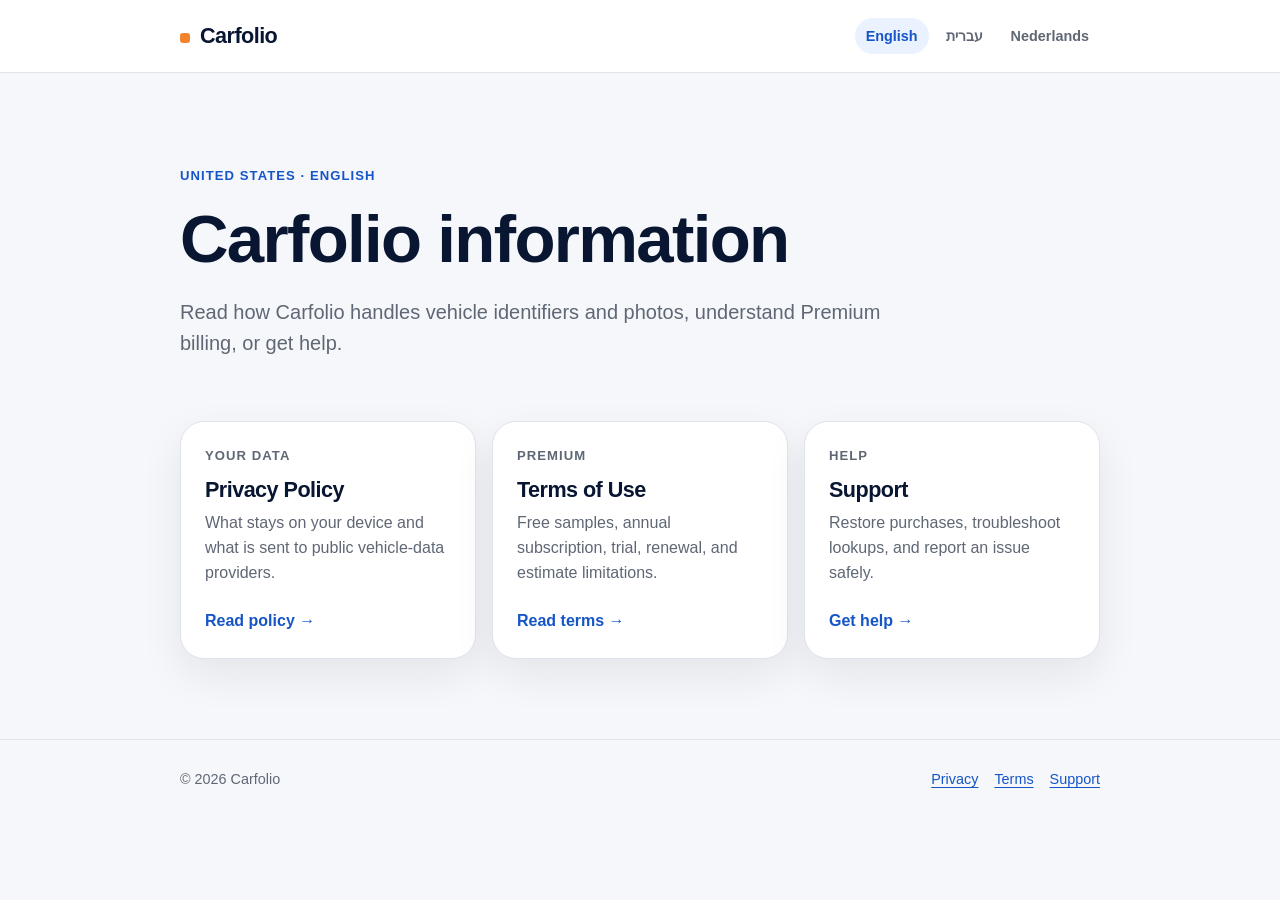
==== en/index.html @ 423dfd8c "Publish Carfolio support and privacy pages" ====
<!doctype html>
<html lang="en">
<head>
  <meta charset="utf-8">
  <meta name="viewport" content="width=device-width, initial-scale=1">
  <meta name="description" content="Carfolio privacy policy, subscription terms, and support for the United States.">
  <title>Carfolio Support — English</title>
  <link rel="stylesheet" href="../assets/styles.css">
</head>
<body>
  <header class="site-header"><div class="site-header__inner">
    <a class="brand" href="../">Carfolio</a>
    <nav class="language-nav" aria-label="Language">
      <a href="./" aria-current="page">English</a><a href="../he/" lang="he" dir="rtl">עברית</a><a href="../nl/" lang="nl">Nederlands</a>
    </nav>
  </div></header>
  <main class="page">
    <section class="hero"><p class="eyebrow">United States · English</p><h1>Carfolio information</h1><p class="lede">Read how Carfolio handles vehicle identifiers and photos, understand Premium billing, or get help.</p></section>
    <section class="card-grid">
      <a class="card" href="privacy.html"><p class="eyebrow">Your data</p><h2>Privacy Policy</h2><p>What stays on your device and what is sent to public vehicle-data providers.</p><span class="card__action">Read policy →</span></a>
      <a class="card" href="terms.html"><p class="eyebrow">Premium</p><h2>Terms of Use</h2><p>Free samples, annual subscription, trial, renewal, and estimate limitations.</p><span class="card__action">Read terms →</span></a>
      <a class="card" href="support.html"><p class="eyebrow">Help</p><h2>Support</h2><p>Restore purchases, troubleshoot lookups, and report an issue safely.</p><span class="card__action">Get help →</span></a>
    </section>
  </main>
  <footer class="site-footer"><div class="site-footer__inner"><span>© 2026 Carfolio</span><nav><a href="privacy.html">Privacy</a><a href="terms.html">Terms</a><a href="support.html">Support</a></nav></div></footer>
</body>
</html>
---- assets/styles.css ----
:root {
  color-scheme: light;
  --ink: #081632;
  --muted: #5f6775;
  --blue: #1555c7;
  --blue-dark: #0e3e98;
  --blue-soft: #eaf1ff;
  --orange: #f2822b;
  --line: #dfe3ea;
  --paper: #ffffff;
  --wash: #f6f7fa;
  --shadow: 0 16px 42px rgba(8, 22, 50, 0.08);
  font-family: -apple-system, BlinkMacSystemFont, "Segoe UI", sans-serif;
}

* {
  box-sizing: border-box;
}

html {
  background: var(--wash);
  color: var(--ink);
  line-height: 1.55;
  scroll-behavior: smooth;
}

body {
  margin: 0;
  min-height: 100vh;
}

a {
  color: var(--blue);
  text-decoration-thickness: 1px;
  text-underline-offset: 3px;
}

a:hover {
  color: var(--blue-dark);
}

.site-header {
  background: rgba(255, 255, 255, 0.94);
  border-bottom: 1px solid var(--line);
  position: sticky;
  top: 0;
  z-index: 20;
  backdrop-filter: blur(18px);
}

.site-header__inner,
.page,
.site-footer__inner {
  width: min(100% - 36px, 920px);
  margin-inline: auto;
}

.site-header__inner {
  min-height: 72px;
  display: flex;
  align-items: center;
  justify-content: space-between;
  gap: 24px;
}

.brand {
  color: var(--ink);
  font-size: 1.35rem;
  font-weight: 800;
  letter-spacing: -0.025em;
  text-decoration: none;
}

.brand::before {
  content: "";
  display: inline-block;
  width: 10px;
  height: 10px;
  margin-inline-end: 10px;
  border-radius: 3px;
  background: var(--orange);
}

.language-nav {
  display: flex;
  flex-wrap: wrap;
  justify-content: flex-end;
  gap: 6px;
}

.language-nav a {
  border-radius: 999px;
  color: var(--muted);
  font-size: 0.9rem;
  font-weight: 650;
  padding: 7px 11px;
  text-decoration: none;
}

.language-nav a[aria-current="page"] {
  background: var(--blue-soft);
  color: var(--blue);
}

.page {
  padding-block: 64px 80px;
}

.hero {
  padding-block: 16px 42px;
}

.eyebrow {
  color: var(--blue);
  font-size: 0.82rem;
  font-weight: 800;
  letter-spacing: 0.08em;
  text-transform: uppercase;
}

h1,
h2,
h3 {
  line-height: 1.15;
  letter-spacing: -0.025em;
}

h1 {
  font-size: clamp(2.3rem, 7vw, 4.2rem);
  margin: 12px 0 18px;
}

h2 {
  font-size: clamp(1.35rem, 3vw, 1.8rem);
  margin: 38px 0 12px;
}

h3 {
  font-size: 1.05rem;
  margin: 28px 0 8px;
}

.lede {
  color: var(--muted);
  font-size: clamp(1.05rem, 2.5vw, 1.25rem);
  max-width: 720px;
}

.updated {
  color: var(--muted);
  font-size: 0.9rem;
  margin-top: 18px;
}

.card-grid {
  display: grid;
  grid-template-columns: repeat(3, 1fr);
  gap: 16px;
}

.card,
.legal-document {
  background: var(--paper);
  border: 1px solid var(--line);
  border-radius: 24px;
  box-shadow: var(--shadow);
}

.card {
  display: flex;
  flex-direction: column;
  min-height: 210px;
  padding: 24px;
  text-decoration: none;
}

.card:hover {
  border-color: #b8c9eb;
  transform: translateY(-2px);
}

.card h2 {
  color: var(--ink);
  font-size: 1.35rem;
  margin: 12px 0 8px;
}

.card p {
  color: var(--muted);
  margin: 0;
}

.card__action {
  color: var(--blue);
  font-weight: 750;
  margin-top: auto;
  padding-top: 24px;
}

.legal-document {
  padding: clamp(24px, 6vw, 56px);
}

.legal-document p,
.legal-document li {
  color: #303747;
}

.legal-document ul,
.legal-document ol {
  padding-inline-start: 24px;
}

.legal-document li + li {
  margin-top: 8px;
}

.notice {
  background: var(--blue-soft);
  border-inline-start: 4px solid var(--blue);
  border-radius: 12px;
  color: #243b68;
  margin: 28px 0;
  padding: 16px 18px;
}

.support-actions {
  display: flex;
  flex-wrap: wrap;
  gap: 12px;
  margin: 30px 0;
}

.button {
  align-items: center;
  background: var(--blue);
  border-radius: 14px;
  color: white;
  display: inline-flex;
  font-weight: 750;
  justify-content: center;
  min-height: 48px;
  padding: 12px 18px;
  text-decoration: none;
}

.button:hover {
  background: var(--blue-dark);
  color: white;
}

.button--secondary {
  background: var(--blue-soft);
  color: var(--blue);
}

.button--secondary:hover {
  background: #dce8ff;
  color: var(--blue-dark);
}

.site-footer {
  border-top: 1px solid var(--line);
  color: var(--muted);
  font-size: 0.9rem;
  padding-block: 28px 42px;
}

.site-footer__inner {
  display: flex;
  flex-wrap: wrap;
  justify-content: space-between;
  gap: 12px 24px;
}

.site-footer nav {
  display: flex;
  flex-wrap: wrap;
  gap: 16px;
}

[dir="rtl"] .legal-document,
[dir="rtl"] .hero {
  text-align: right;
}

@media (max-width: 720px) {
  .site-header__inner {
    align-items: flex-start;
    flex-direction: column;
    gap: 8px;
    padding-block: 14px;
  }

  .language-nav {
    justify-content: flex-start;
  }

  .page {
    padding-block: 38px 56px;
  }

  .card-grid {
    grid-template-columns: 1fr;
  }
}

@media (prefers-reduced-motion: no-preference) {
  .card,
  .button {
    transition: transform 160ms ease, background-color 160ms ease, border-color 160ms ease;
  }
}
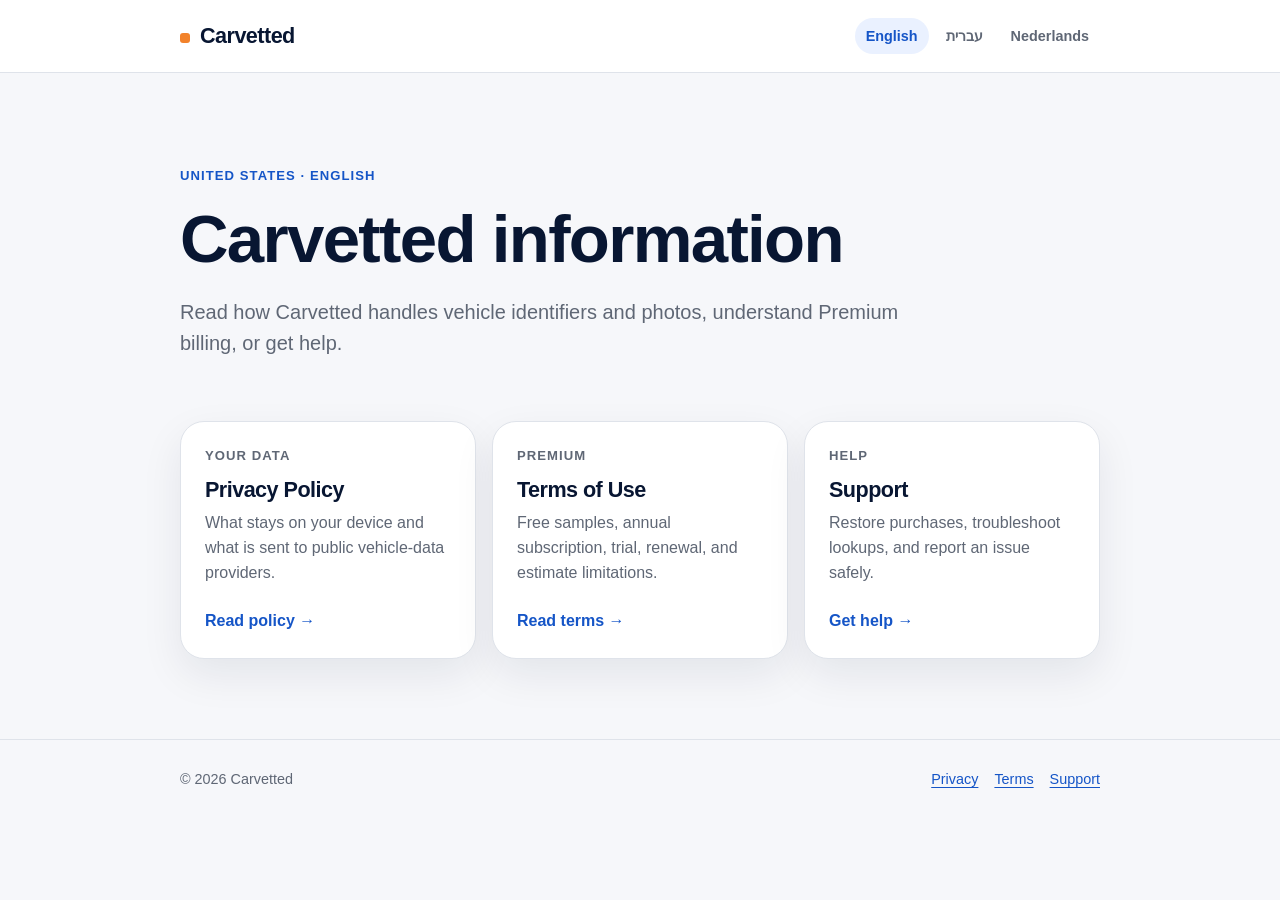
==== commit b9c745d7: "Rename public brand from Carfolio to Carvetted Replace the Carfolio name in all English, Hebrew, and" ====
--- a/en/index.html
+++ b/en/index.html
@@ -3,26 +3,26 @@
 <head>
   <meta charset="utf-8">
   <meta name="viewport" content="width=device-width, initial-scale=1">
-  <meta name="description" content="Carfolio privacy policy, subscription terms, and support for the United States.">
-  <title>Carfolio Support — English</title>
+  <meta name="description" content="Carvetted privacy policy, subscription terms, and support for the United States.">
+  <title>Carvetted Support — English</title>
   <link rel="stylesheet" href="../assets/styles.css">
 </head>
 <body>
   <header class="site-header"><div class="site-header__inner">
-    <a class="brand" href="../">Carfolio</a>
+    <a class="brand" href="../">Carvetted</a>
     <nav class="language-nav" aria-label="Language">
       <a href="./" aria-current="page">English</a><a href="../he/" lang="he" dir="rtl">עברית</a><a href="../nl/" lang="nl">Nederlands</a>
     </nav>
   </div></header>
   <main class="page">
-    <section class="hero"><p class="eyebrow">United States · English</p><h1>Carfolio information</h1><p class="lede">Read how Carfolio handles vehicle identifiers and photos, understand Premium billing, or get help.</p></section>
+    <section class="hero"><p class="eyebrow">United States · English</p><h1>Carvetted information</h1><p class="lede">Read how Carvetted handles vehicle identifiers and photos, understand Premium billing, or get help.</p></section>
     <section class="card-grid">
       <a class="card" href="privacy.html"><p class="eyebrow">Your data</p><h2>Privacy Policy</h2><p>What stays on your device and what is sent to public vehicle-data providers.</p><span class="card__action">Read policy →</span></a>
       <a class="card" href="terms.html"><p class="eyebrow">Premium</p><h2>Terms of Use</h2><p>Free samples, annual subscription, trial, renewal, and estimate limitations.</p><span class="card__action">Read terms →</span></a>
       <a class="card" href="support.html"><p class="eyebrow">Help</p><h2>Support</h2><p>Restore purchases, troubleshoot lookups, and report an issue safely.</p><span class="card__action">Get help →</span></a>
     </section>
   </main>
-  <footer class="site-footer"><div class="site-footer__inner"><span>© 2026 Carfolio</span><nav><a href="privacy.html">Privacy</a><a href="terms.html">Terms</a><a href="support.html">Support</a></nav></div></footer>
+  <footer class="site-footer"><div class="site-footer__inner"><span>© 2026 Carvetted</span><nav><a href="privacy.html">Privacy</a><a href="terms.html">Terms</a><a href="support.html">Support</a></nav></div></footer>
 </body>
 </html>
 
